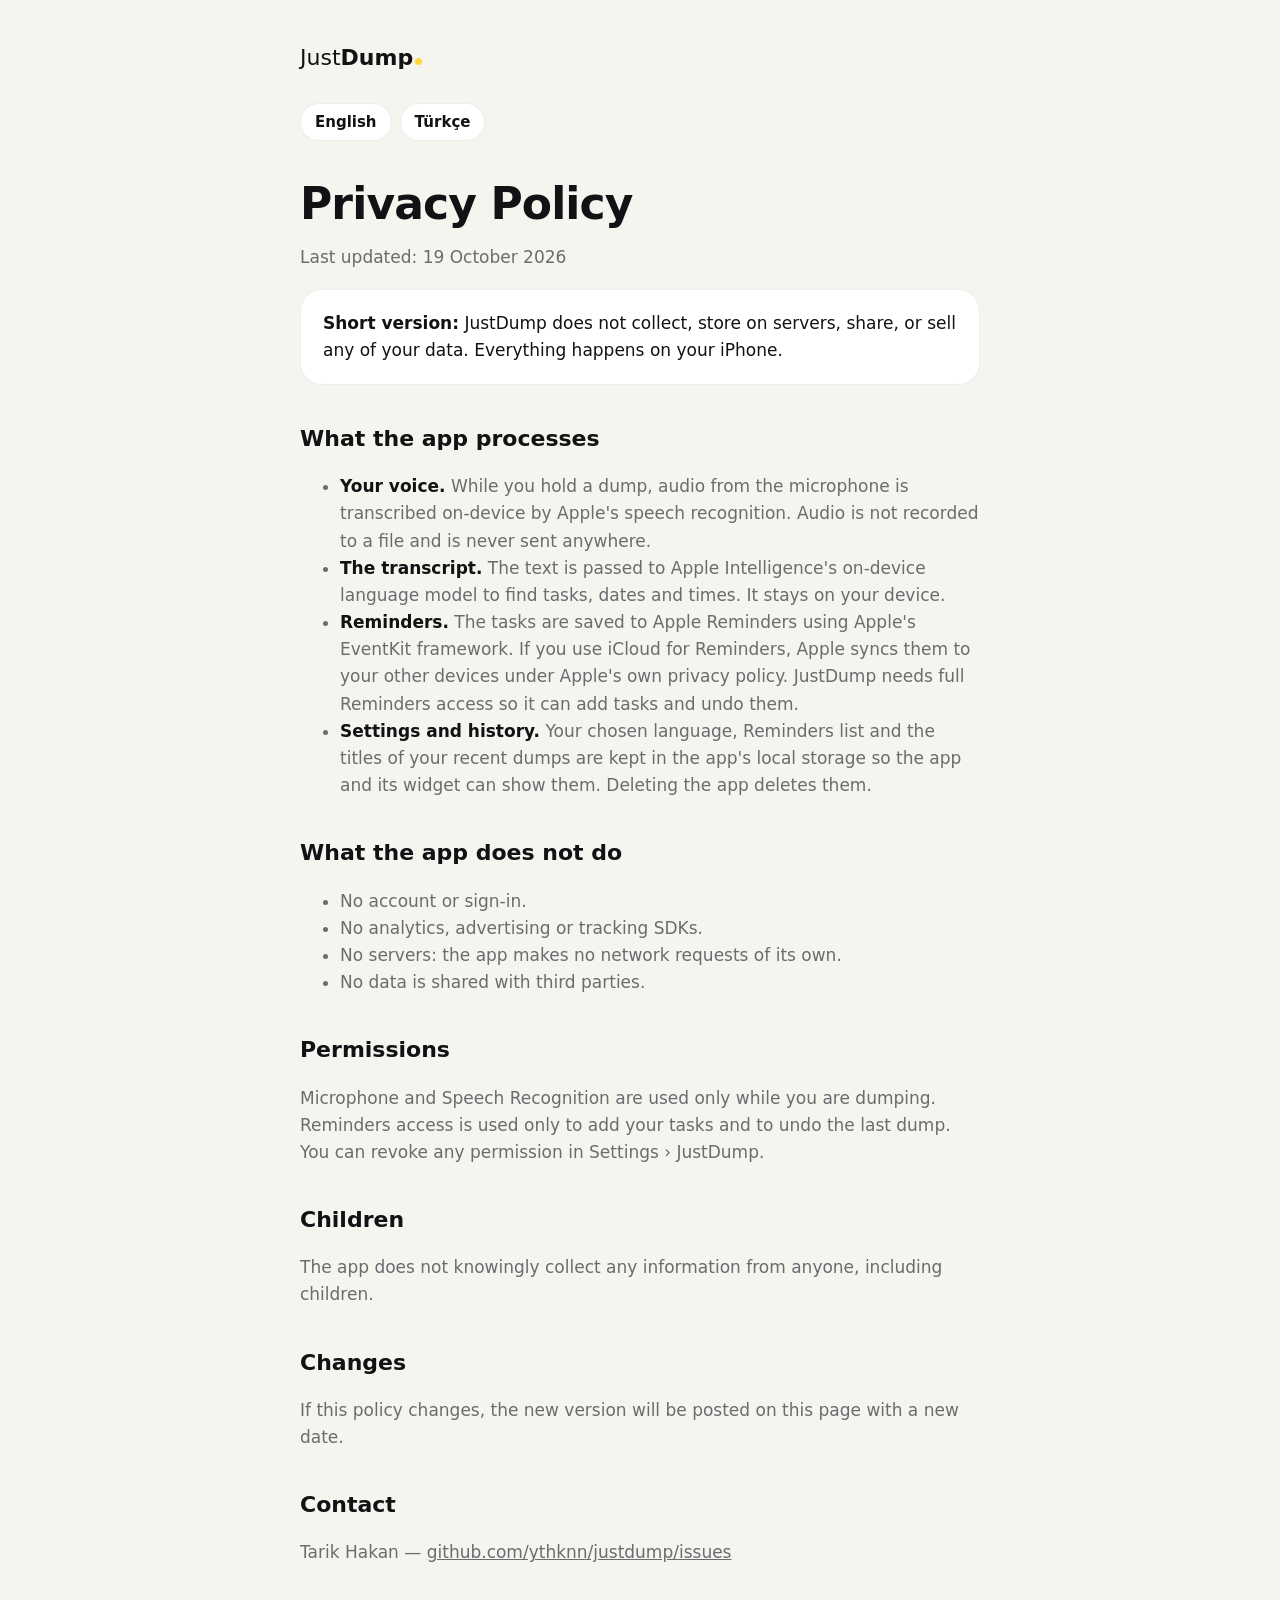
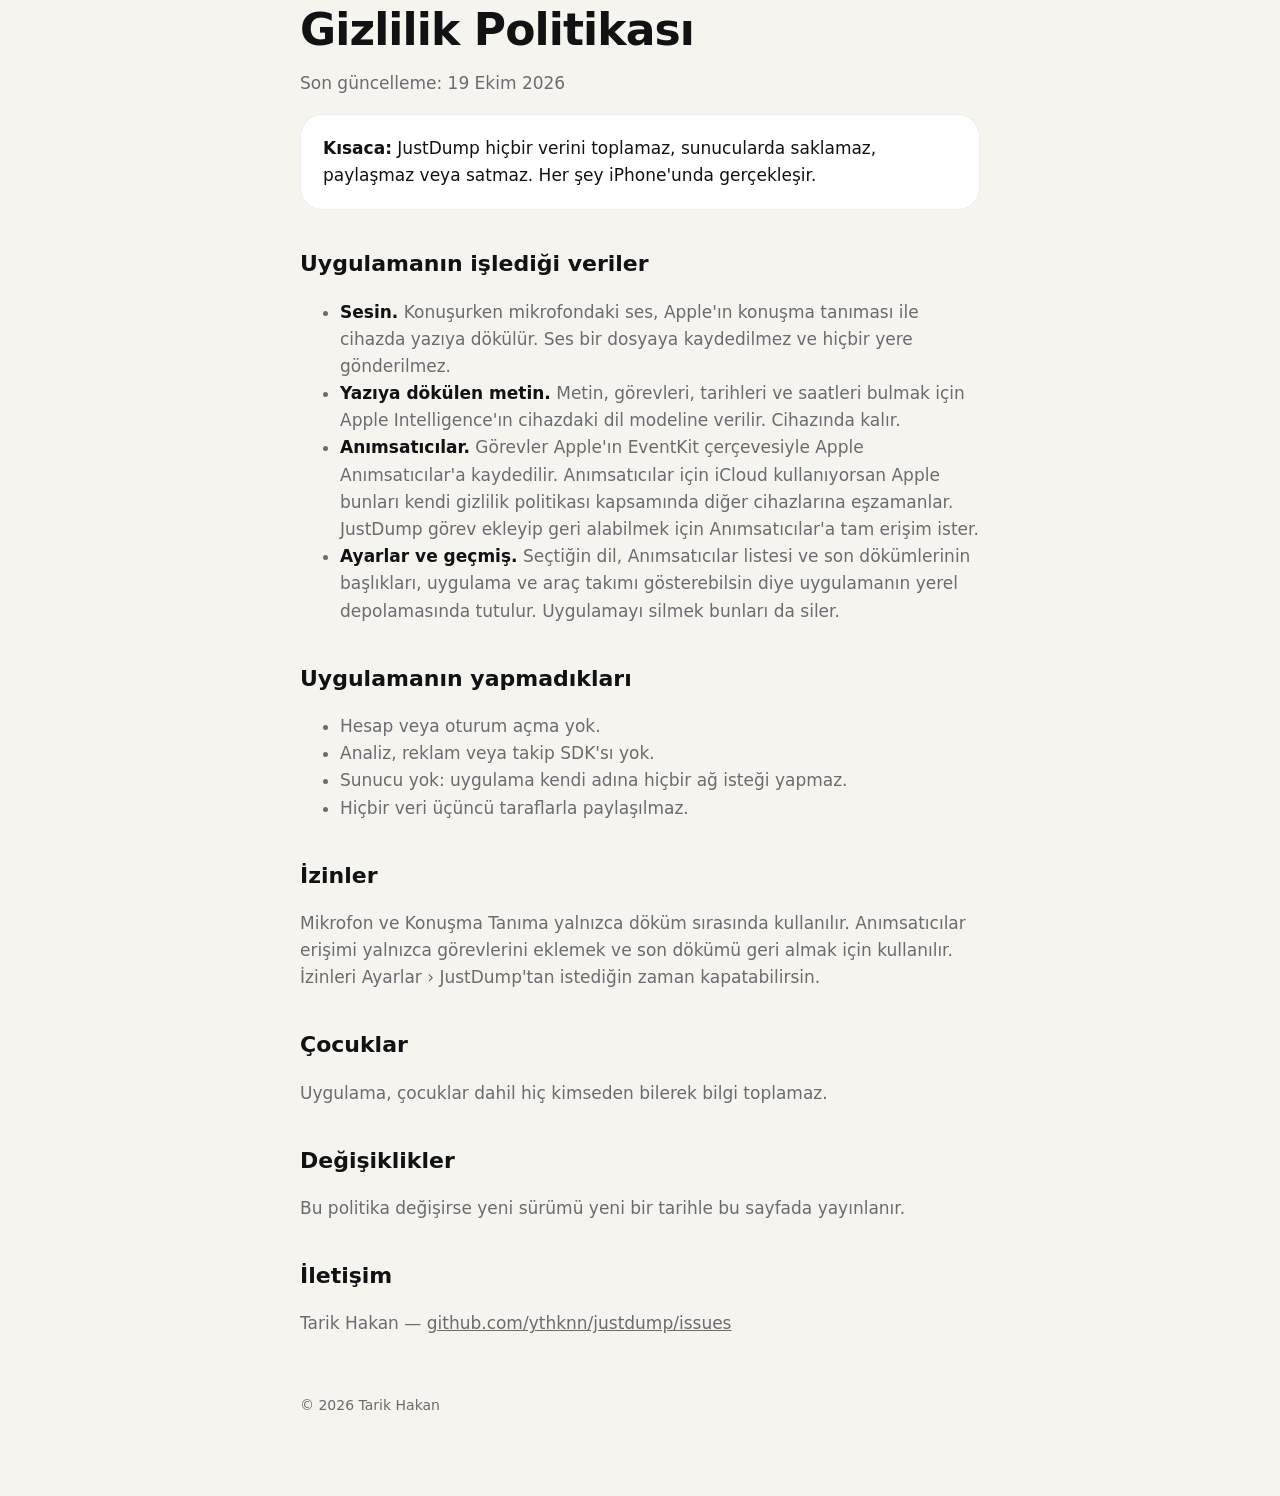
==== privacy/index.html @ fbfab137 "Add JustDump website, privacy policy and support pages Co-Authored-By: Claude Opus 5.5 <noreply@anth" ====
<!doctype html><html lang="en"><head><meta charset="utf-8"><meta name="viewport" content="width=device-width,initial-scale=1"><link rel="stylesheet" href="../style.css"><title>JustDump Privacy Policy</title></head><body><main>
<a class="mark" href="../">Just<b>Dump</b><i></i></a>
<div class="lang"><a href="#en">English</a><a href="#tr">Türkçe</a></div>
<section id="en">
<h1>Privacy Policy</h1>
<p>Last updated: 19 October 2026</p>
<div class="card"><strong>Short version:</strong> JustDump does not collect, store on servers, share, or sell any of your data. Everything happens on your iPhone.</div>
<h2>What the app processes</h2>
<ul>
<li><strong>Your voice.</strong> While you hold a dump, audio from the microphone is transcribed on-device by Apple's speech recognition. Audio is not recorded to a file and is never sent anywhere.</li>
<li><strong>The transcript.</strong> The text is passed to Apple Intelligence's on-device language model to find tasks, dates and times. It stays on your device.</li>
<li><strong>Reminders.</strong> The tasks are saved to Apple Reminders using Apple's EventKit framework. If you use iCloud for Reminders, Apple syncs them to your other devices under Apple's own privacy policy. JustDump needs full Reminders access so it can add tasks and undo them.</li>
<li><strong>Settings and history.</strong> Your chosen language, Reminders list and the titles of your recent dumps are kept in the app's local storage so the app and its widget can show them. Deleting the app deletes them.</li>
</ul>
<h2>What the app does not do</h2>
<ul><li>No account or sign-in.</li><li>No analytics, advertising or tracking SDKs.</li><li>No servers: the app makes no network requests of its own.</li><li>No data is shared with third parties.</li></ul>
<h2>Permissions</h2>
<p>Microphone and Speech Recognition are used only while you are dumping. Reminders access is used only to add your tasks and to undo the last dump. You can revoke any permission in Settings › JustDump.</p>
<h2>Children</h2><p>The app does not knowingly collect any information from anyone, including children.</p>
<h2>Changes</h2><p>If this policy changes, the new version will be posted on this page with a new date.</p>
<h2>Contact</h2><p>Tarik Hakan — <a href="https://github.com/ythknn/justdump/issues">github.com/ythknn/justdump/issues</a></p>
</section>
<section id="tr">
<h1>Gizlilik Politikası</h1>
<p>Son güncelleme: 19 Ekim 2026</p>
<div class="card"><strong>Kısaca:</strong> JustDump hiçbir verini toplamaz, sunucularda saklamaz, paylaşmaz veya satmaz. Her şey iPhone'unda gerçekleşir.</div>
<h2>Uygulamanın işlediği veriler</h2>
<ul>
<li><strong>Sesin.</strong> Konuşurken mikrofondaki ses, Apple'ın konuşma tanıması ile cihazda yazıya dökülür. Ses bir dosyaya kaydedilmez ve hiçbir yere gönderilmez.</li>
<li><strong>Yazıya dökülen metin.</strong> Metin, görevleri, tarihleri ve saatleri bulmak için Apple Intelligence'ın cihazdaki dil modeline verilir. Cihazında kalır.</li>
<li><strong>Anımsatıcılar.</strong> Görevler Apple'ın EventKit çerçevesiyle Apple Anımsatıcılar'a kaydedilir. Anımsatıcılar için iCloud kullanıyorsan Apple bunları kendi gizlilik politikası kapsamında diğer cihazlarına eşzamanlar. JustDump görev ekleyip geri alabilmek için Anımsatıcılar'a tam erişim ister.</li>
<li><strong>Ayarlar ve geçmiş.</strong> Seçtiğin dil, Anımsatıcılar listesi ve son dökümlerinin başlıkları, uygulama ve araç takımı gösterebilsin diye uygulamanın yerel depolamasında tutulur. Uygulamayı silmek bunları da siler.</li>
</ul>
<h2>Uygulamanın yapmadıkları</h2>
<ul><li>Hesap veya oturum açma yok.</li><li>Analiz, reklam veya takip SDK'sı yok.</li><li>Sunucu yok: uygulama kendi adına hiçbir ağ isteği yapmaz.</li><li>Hiçbir veri üçüncü taraflarla paylaşılmaz.</li></ul>
<h2>İzinler</h2>
<p>Mikrofon ve Konuşma Tanıma yalnızca döküm sırasında kullanılır. Anımsatıcılar erişimi yalnızca görevlerini eklemek ve son dökümü geri almak için kullanılır. İzinleri Ayarlar › JustDump'tan istediğin zaman kapatabilirsin.</p>
<h2>Çocuklar</h2><p>Uygulama, çocuklar dahil hiç kimseden bilerek bilgi toplamaz.</p>
<h2>Değişiklikler</h2><p>Bu politika değişirse yeni sürümü yeni bir tarihle bu sayfada yayınlanır.</p>
<h2>İletişim</h2><p>Tarik Hakan — <a href="https://github.com/ythknn/justdump/issues">github.com/ythknn/justdump/issues</a></p>
</section>
<footer>© 2026 Tarik Hakan</footer></main></body></html>
---- style.css ----
:root{--bg:#F6F4EF;--card:#fff;--ink:#121214;--muted:#6b6b70;--accent:#FFD93C;--line:rgba(0,0,0,.07)}
@media (prefers-color-scheme:dark){:root{--bg:#0C0C0E;--card:#19191D;--ink:#F4F4F5;--muted:#9a9aa1;--line:rgba(255,255,255,.08)}}
*{box-sizing:border-box}body{margin:0;background:var(--bg);color:var(--ink);font:17px/1.6 ui-rounded,-apple-system,"SF Pro Rounded",system-ui,sans-serif}
main{max-width:720px;margin:0 auto;padding:40px 20px 80px}
.mark{font-size:22px;font-weight:500;text-decoration:none;color:inherit}.mark b{font-weight:800}.mark i{display:inline-block;width:7px;height:7px;border-radius:50%;background:var(--accent);margin-left:2px}
h1{font-size:44px;line-height:1.05;letter-spacing:-.02em;font-weight:800;margin:40px 0 12px}
h2{font-size:22px;margin:36px 0 8px}p,li{color:var(--muted)}strong{color:var(--ink)}
.card{background:var(--card);border:1px solid var(--line);border-radius:22px;padding:20px 22px;margin:16px 0}
.lang{display:flex;gap:8px;margin-top:28px}.lang a{padding:6px 14px;border-radius:99px;background:var(--card);border:1px solid var(--line);color:inherit;text-decoration:none;font-weight:600;font-size:15px}
.btn{display:inline-block;background:var(--accent);color:#121214;font-weight:700;padding:14px 26px;border-radius:99px;text-decoration:none;margin-top:12px}
footer{margin-top:56px;font-size:14px;color:var(--muted)}a{color:inherit}
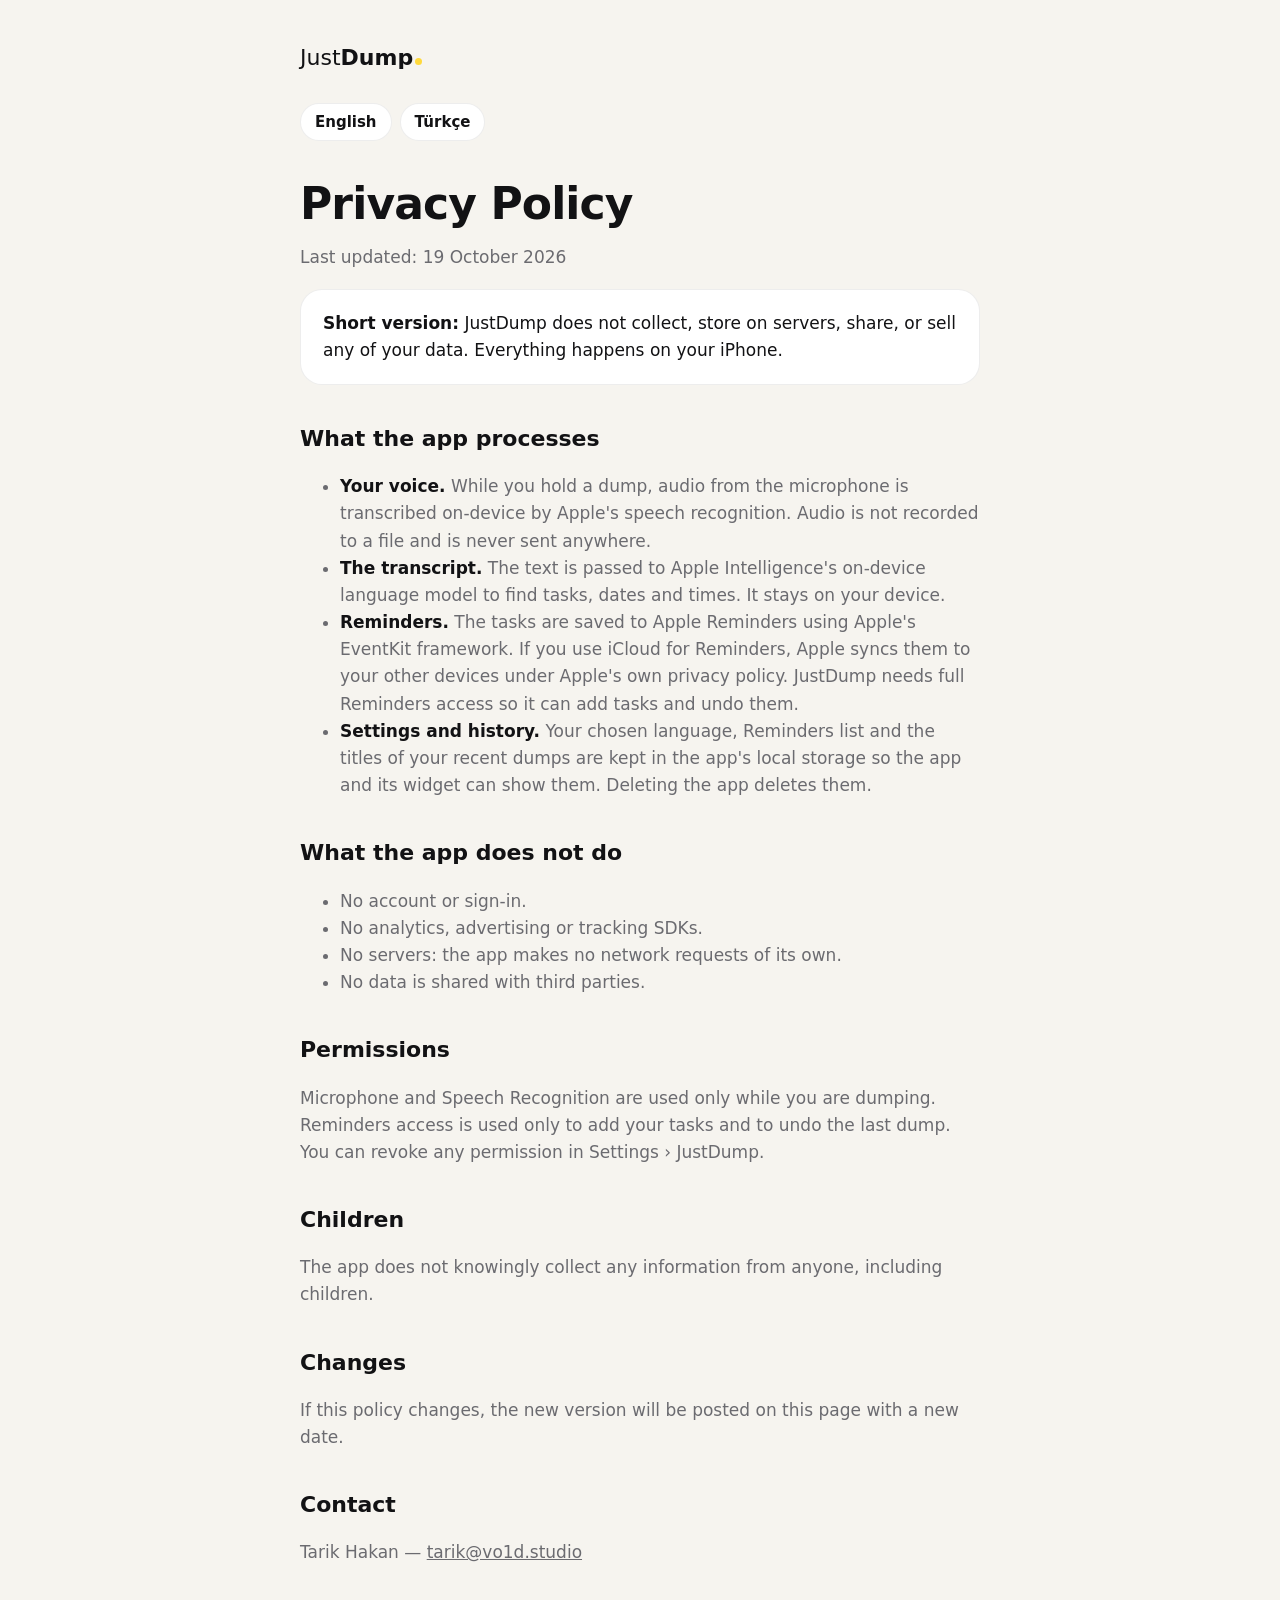
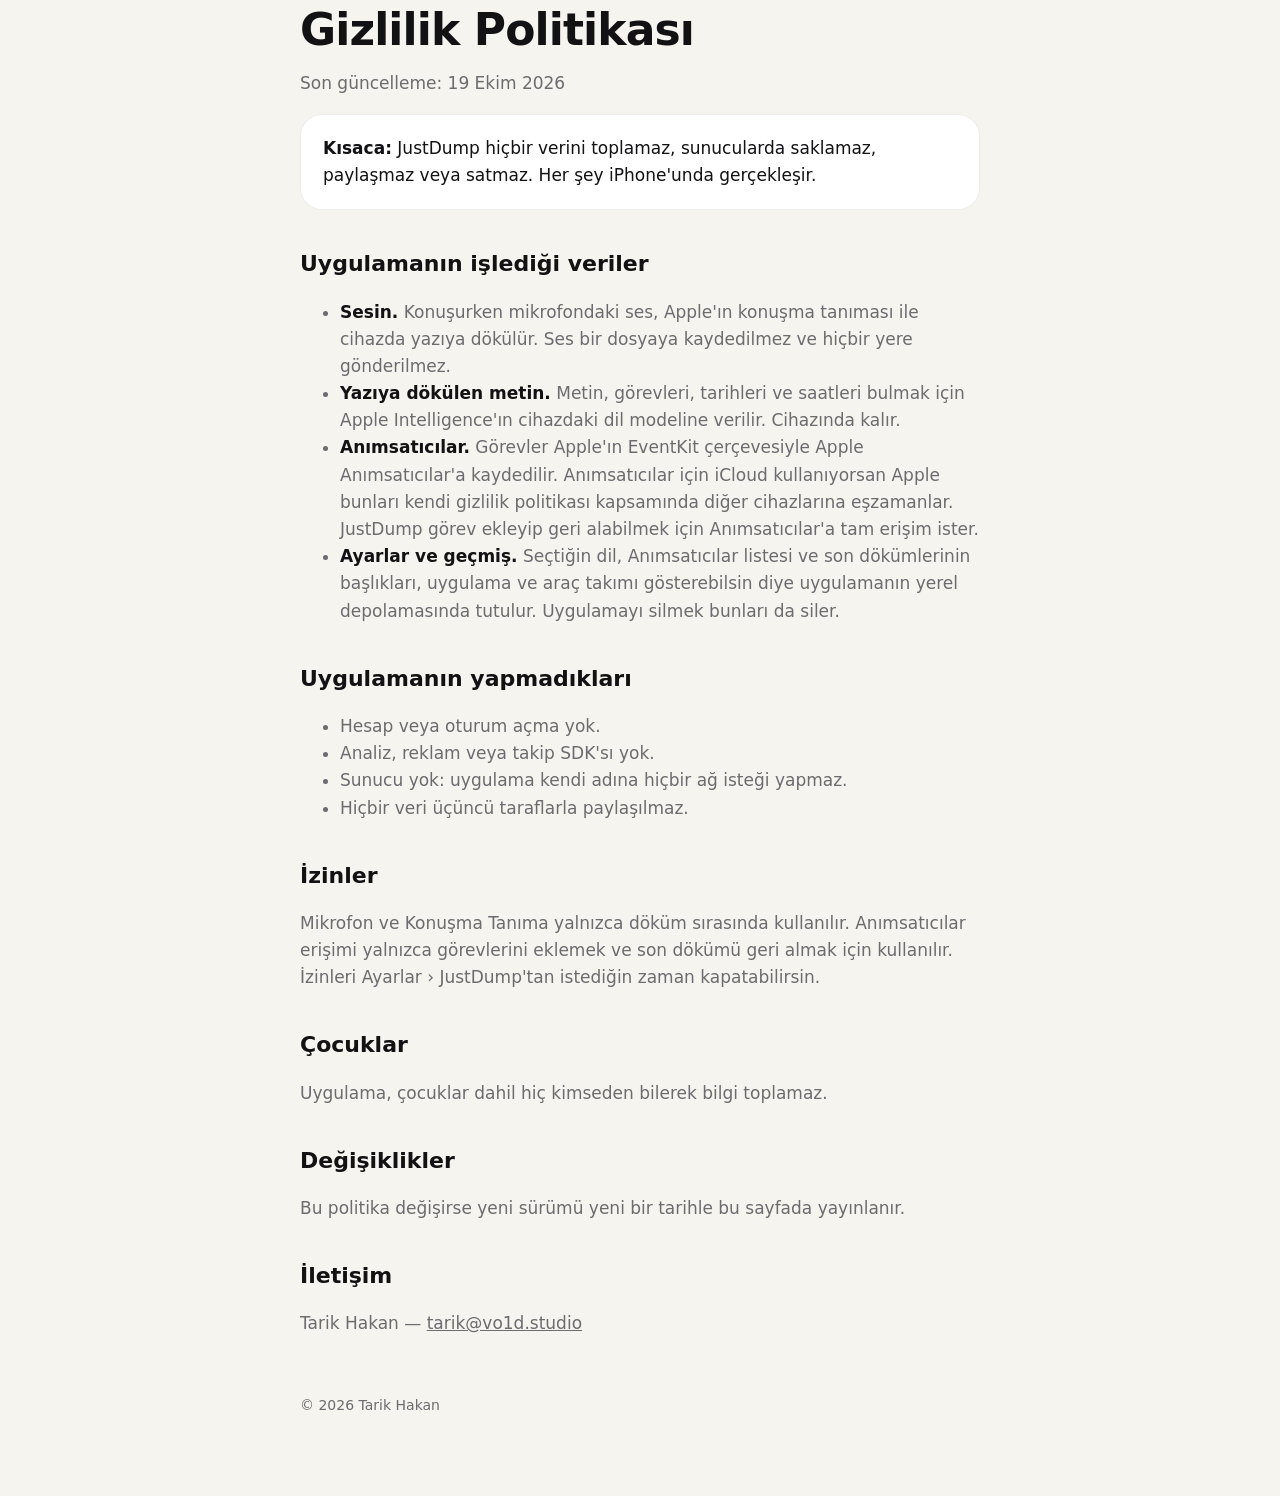
==== commit 69e74f13: "Use tarik@vo1d.studio as the support contact Co-Authored-By: Claude Opus 5.5 <noreply@anthropic.com>" ====
--- a/privacy/index.html
+++ b/privacy/index.html
@@ -18,7 +18,7 @@
 <p>Microphone and Speech Recognition are used only while you are dumping. Reminders access is used only to add your tasks and to undo the last dump. You can revoke any permission in Settings › JustDump.</p>
 <h2>Children</h2><p>The app does not knowingly collect any information from anyone, including children.</p>
 <h2>Changes</h2><p>If this policy changes, the new version will be posted on this page with a new date.</p>
-<h2>Contact</h2><p>Tarik Hakan — <a href="https://github.com/ythknn/justdump/issues">github.com/ythknn/justdump/issues</a></p>
+<h2>Contact</h2><p>Tarik Hakan — <a href="mailto:tarik@vo1d.studio">tarik@vo1d.studio</a></p>
 </section>
 <section id="tr">
 <h1>Gizlilik Politikası</h1>
@@ -37,6 +37,6 @@
 <p>Mikrofon ve Konuşma Tanıma yalnızca döküm sırasında kullanılır. Anımsatıcılar erişimi yalnızca görevlerini eklemek ve son dökümü geri almak için kullanılır. İzinleri Ayarlar › JustDump'tan istediğin zaman kapatabilirsin.</p>
 <h2>Çocuklar</h2><p>Uygulama, çocuklar dahil hiç kimseden bilerek bilgi toplamaz.</p>
 <h2>Değişiklikler</h2><p>Bu politika değişirse yeni sürümü yeni bir tarihle bu sayfada yayınlanır.</p>
-<h2>İletişim</h2><p>Tarik Hakan — <a href="https://github.com/ythknn/justdump/issues">github.com/ythknn/justdump/issues</a></p>
+<h2>İletişim</h2><p>Tarik Hakan — <a href="mailto:tarik@vo1d.studio">tarik@vo1d.studio</a></p>
 </section>
 <footer>© 2026 Tarik Hakan</footer></main></body></html>
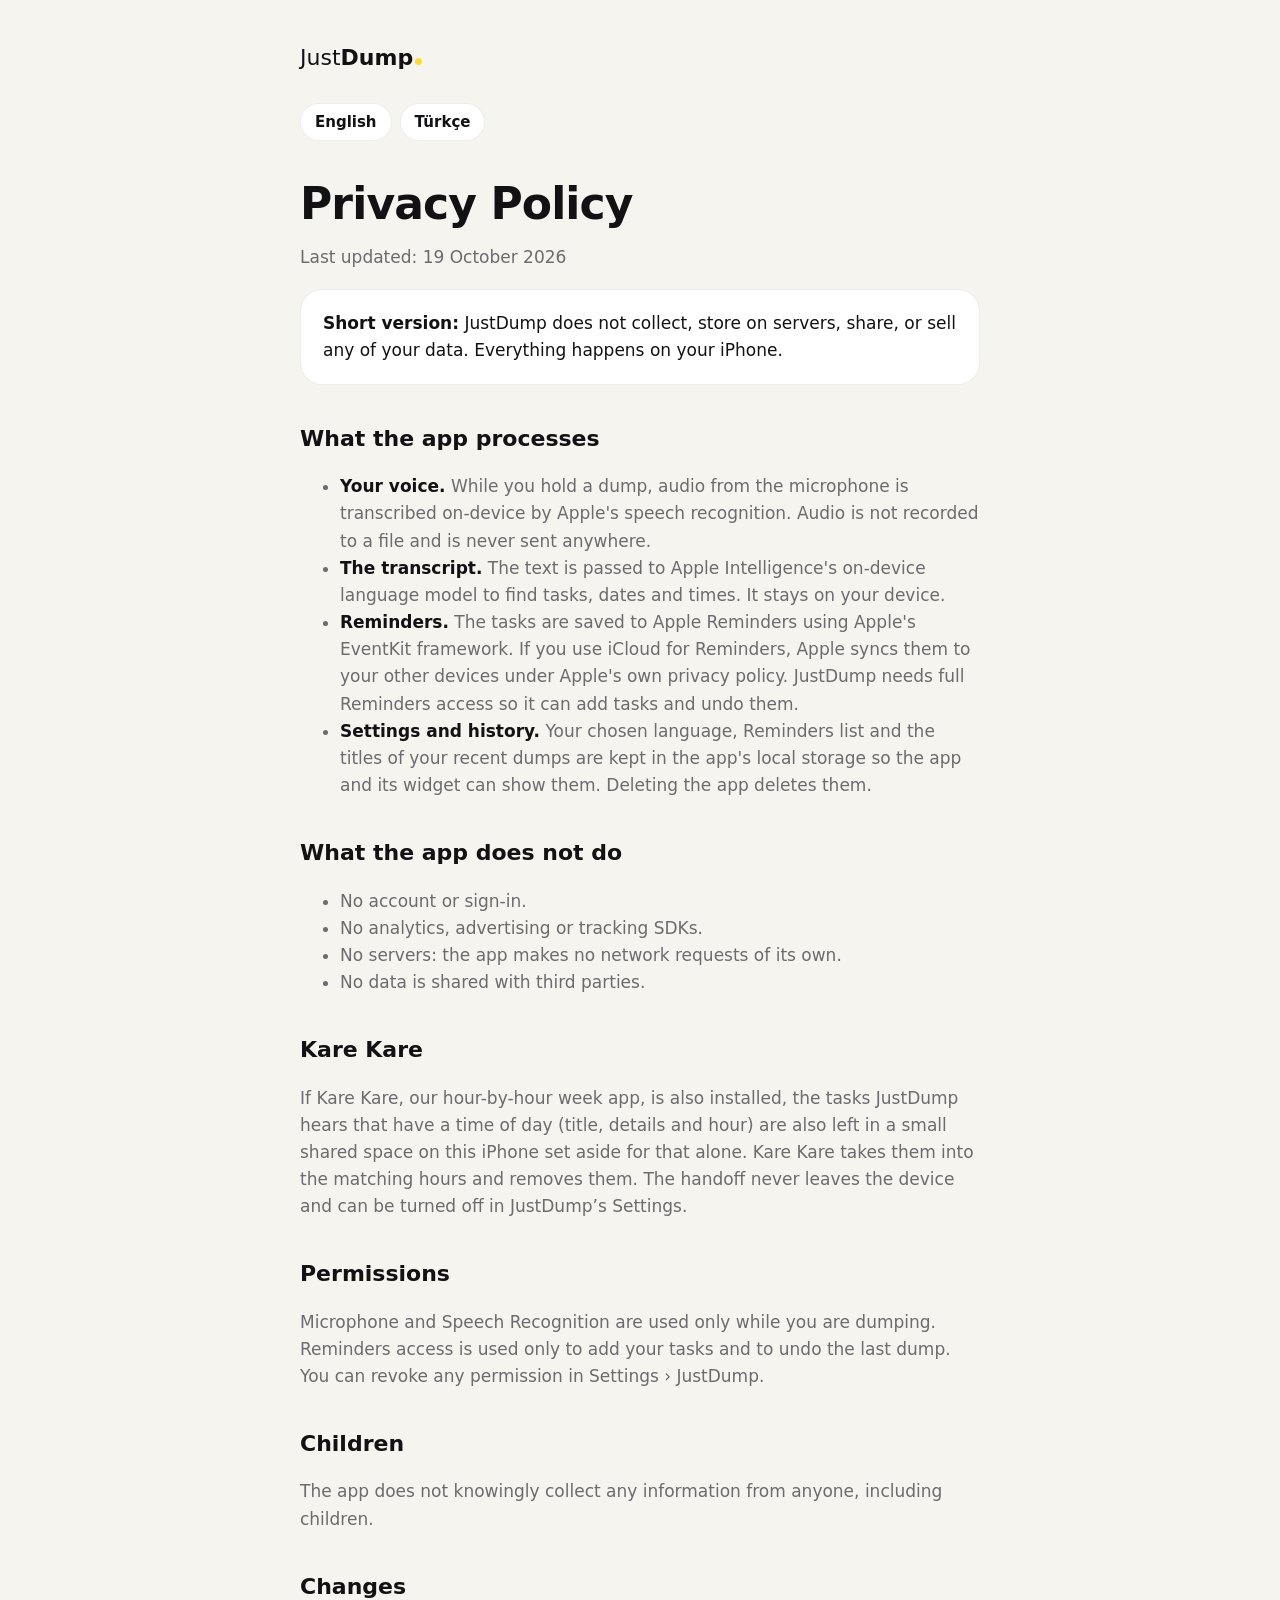
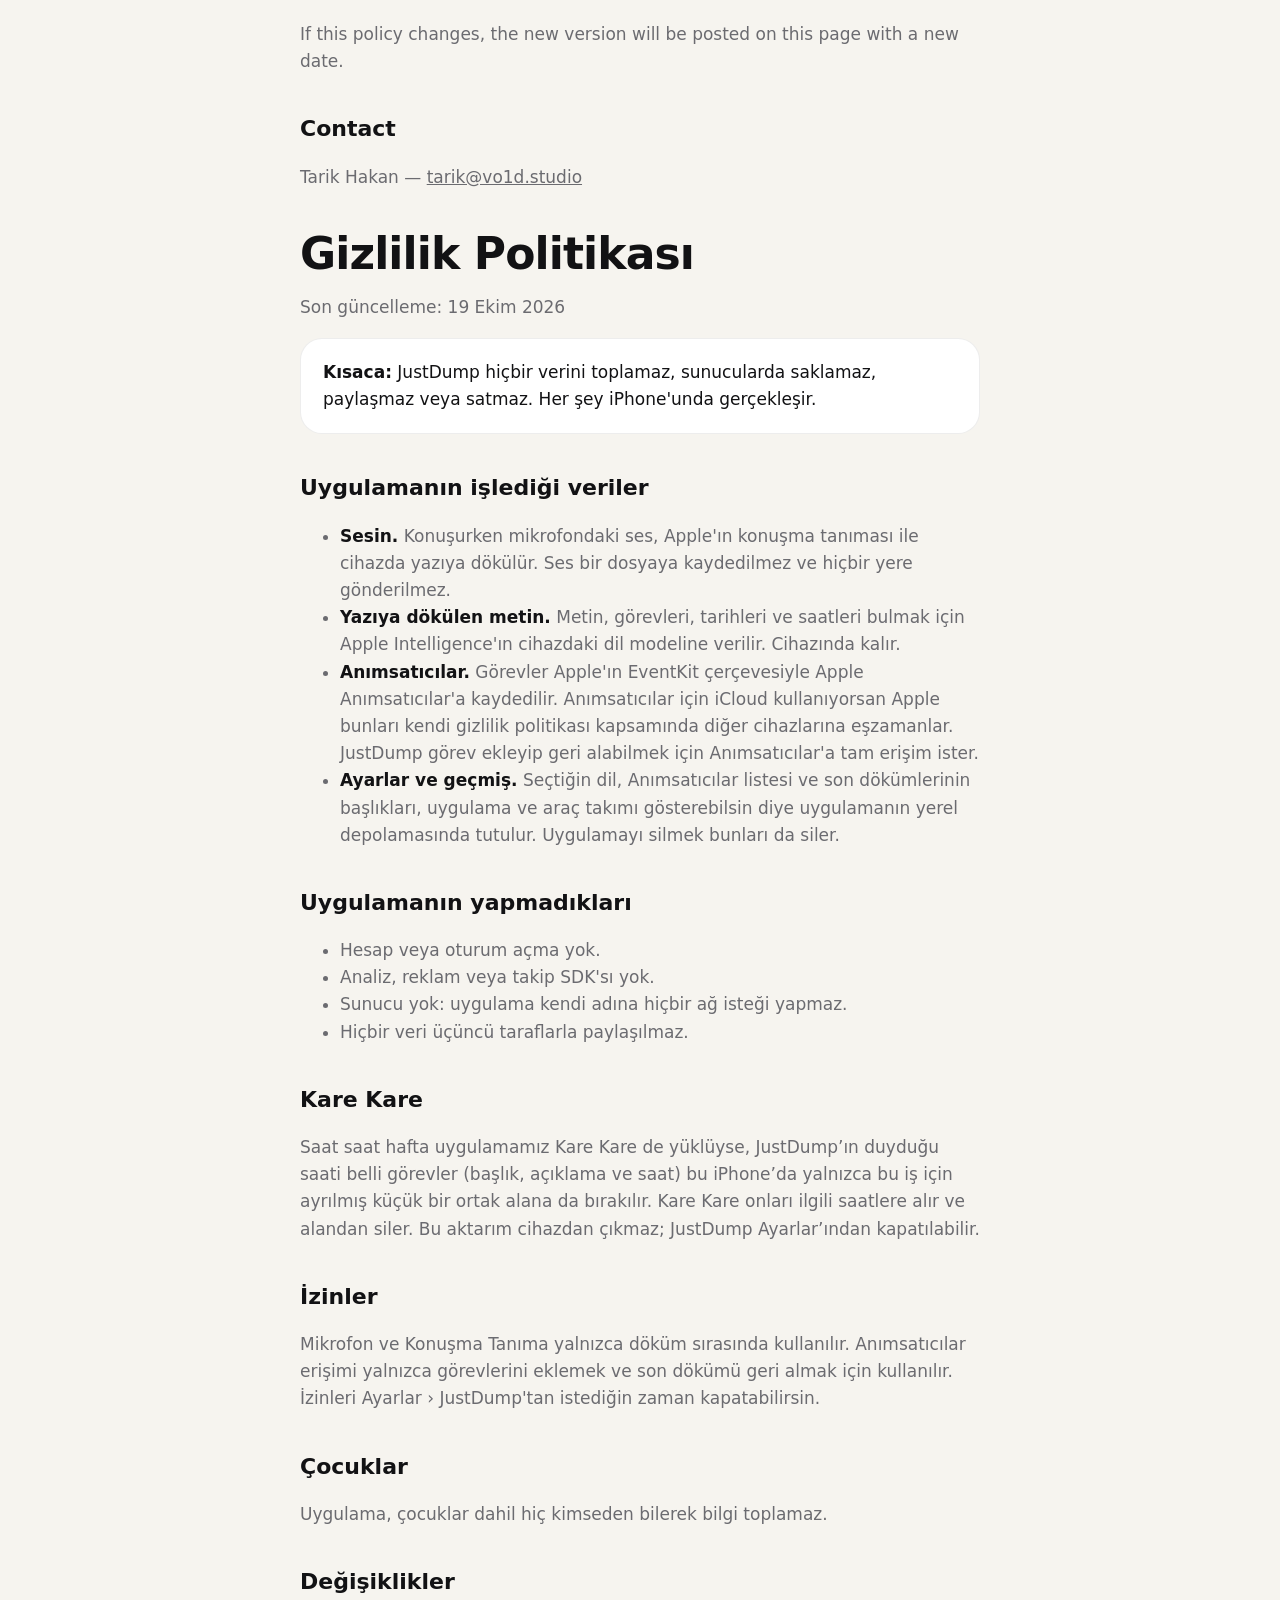
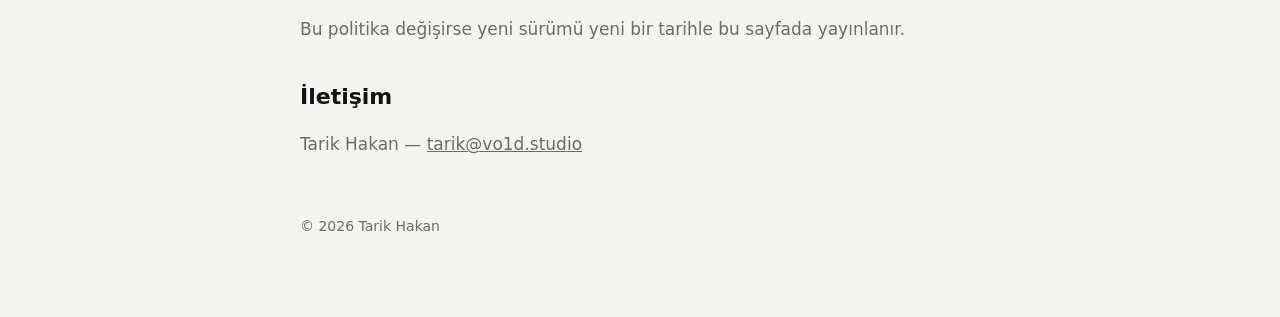
==== commit 77681cb8: "Privacy: explain the on-device handoff to Kare Kare JustDump 1.0 (2) leaves tasks with a time of day" ====
--- a/privacy/index.html
+++ b/privacy/index.html
@@ -14,6 +14,7 @@
 </ul>
 <h2>What the app does not do</h2>
 <ul><li>No account or sign-in.</li><li>No analytics, advertising or tracking SDKs.</li><li>No servers: the app makes no network requests of its own.</li><li>No data is shared with third parties.</li></ul>
+<h2>Kare Kare</h2><p>If Kare Kare, our hour-by-hour week app, is also installed, the tasks JustDump hears that have a time of day (title, details and hour) are also left in a small shared space on this iPhone set aside for that alone. Kare Kare takes them into the matching hours and removes them. The handoff never leaves the device and can be turned off in JustDump’s Settings.</p>
 <h2>Permissions</h2>
 <p>Microphone and Speech Recognition are used only while you are dumping. Reminders access is used only to add your tasks and to undo the last dump. You can revoke any permission in Settings › JustDump.</p>
 <h2>Children</h2><p>The app does not knowingly collect any information from anyone, including children.</p>
@@ -33,6 +34,7 @@
 </ul>
 <h2>Uygulamanın yapmadıkları</h2>
 <ul><li>Hesap veya oturum açma yok.</li><li>Analiz, reklam veya takip SDK'sı yok.</li><li>Sunucu yok: uygulama kendi adına hiçbir ağ isteği yapmaz.</li><li>Hiçbir veri üçüncü taraflarla paylaşılmaz.</li></ul>
+<h2>Kare Kare</h2><p>Saat saat hafta uygulamamız Kare Kare de yüklüyse, JustDump’ın duyduğu saati belli görevler (başlık, açıklama ve saat) bu iPhone’da yalnızca bu iş için ayrılmış küçük bir ortak alana da bırakılır. Kare Kare onları ilgili saatlere alır ve alandan siler. Bu aktarım cihazdan çıkmaz; JustDump Ayarlar’ından kapatılabilir.</p>
 <h2>İzinler</h2>
 <p>Mikrofon ve Konuşma Tanıma yalnızca döküm sırasında kullanılır. Anımsatıcılar erişimi yalnızca görevlerini eklemek ve son dökümü geri almak için kullanılır. İzinleri Ayarlar › JustDump'tan istediğin zaman kapatabilirsin.</p>
 <h2>Çocuklar</h2><p>Uygulama, çocuklar dahil hiç kimseden bilerek bilgi toplamaz.</p>
